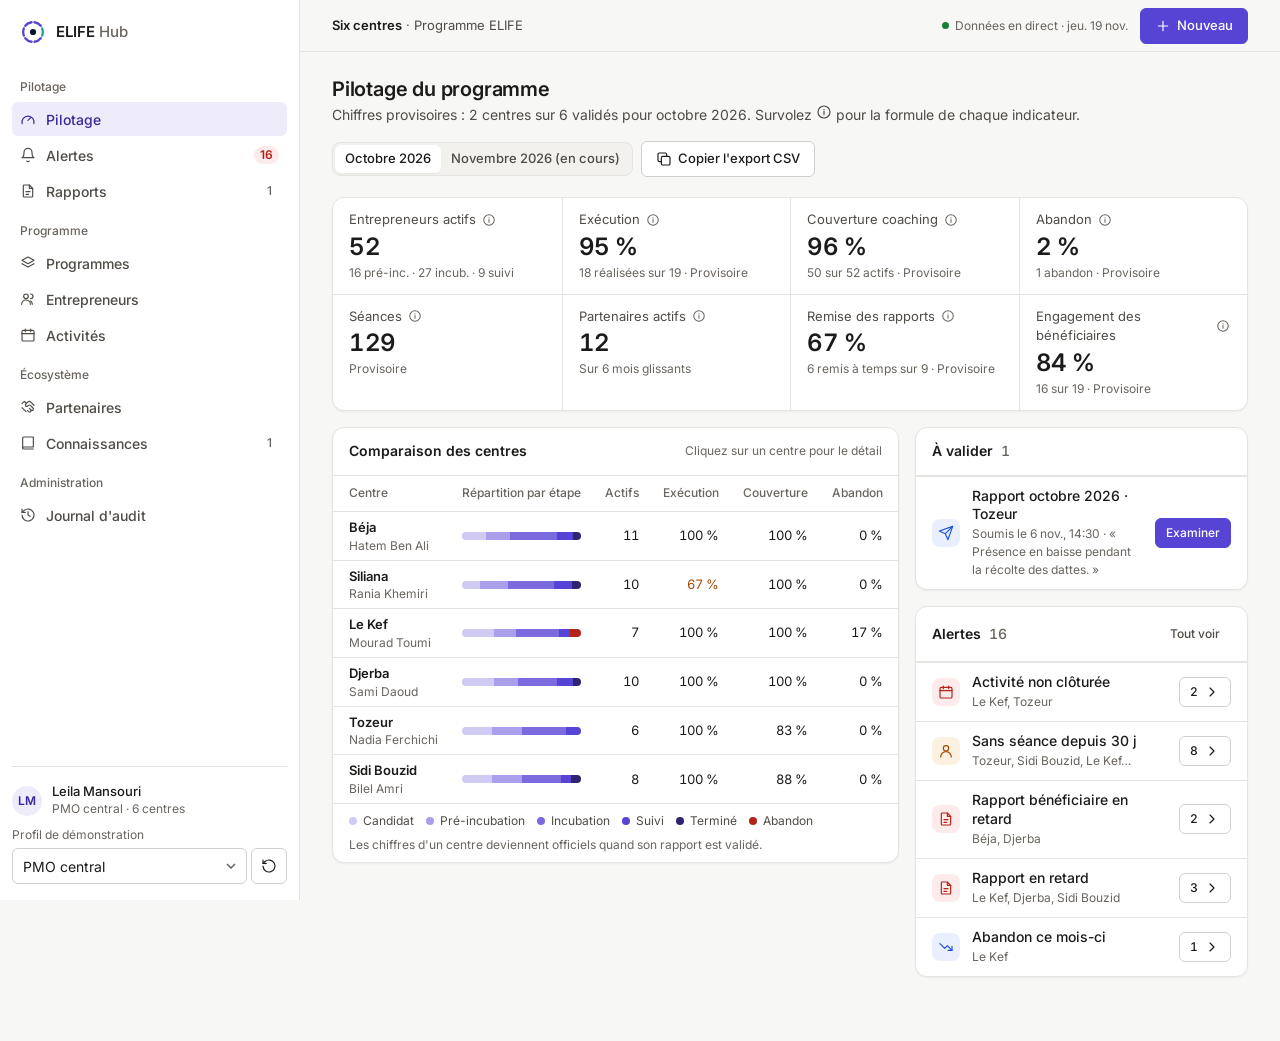
==== index.html @ 3822080d "ELIFE Hub prototype with beneficiary role and activity reporting (Défi 1) Adds the Bénéficiaire acto" ====
<!DOCTYPE html>
<html lang="fr">
<head>
  <meta charset="utf-8">
  <meta name="viewport" content="width=device-width, initial-scale=1">
  <title>ELIFE Hub</title>
  <meta name="description" content="ELIFE Hub : plateforme unifiée de pilotage des programmes d'incubation ELIFE dans six centres.">
  <link rel="icon" href="data:image/svg+xml,%3Csvg xmlns='http://www.w3.org/2000/svg' viewBox='0 0 100 100'%3E%3Ccircle cx='50' cy='50' r='38' fill='none' stroke='%235645D4' stroke-width='9' stroke-dasharray='29 11'/%3E%3Ccircle cx='50' cy='50' r='12' fill='%230A1530'/%3E%3C/svg%3E">
  <link rel="preconnect" href="https://fonts.googleapis.com">
  <link rel="preconnect" href="https://fonts.gstatic.com" crossorigin>
  <link href="https://fonts.googleapis.com/css2?family=Inter:wght@400;500;600&display=swap" rel="stylesheet">
  <link rel="stylesheet" href="css/tokens.css">
  <link rel="stylesheet" href="css/base.css">
  <link rel="stylesheet" href="css/layout.css">
  <link rel="stylesheet" href="css/components.css">
  <link rel="stylesheet" href="css/benef.css">
</head>
<body>
  <div id="app"><p style="padding:24px;font-family:system-ui">Chargement d'ELIFE Hub…</p></div>
  <noscript><p style="padding:24px">ELIFE Hub nécessite JavaScript.</p></noscript>

  <!-- core -->
  <script src="js/core/util.js"></script>
  <script src="js/core/icons.js"></script>
  <script src="js/data/reference.js"></script>
  <script src="js/data/seed.js"></script>
  <script src="js/core/selectors.js"></script>
  <script src="js/core/store.js"></script>
  <!-- ui -->
  <script src="js/ui/components.js"></script>
  <script src="js/app.js"></script>
  <!-- pages -->
  <script src="js/pages/common.js"></script>
  <script src="js/pages/requirement.js"></script>
  <script src="js/pages/mes-rapports.js"></script>
  <script src="js/pages/mon-espace.js"></script>
  <script src="js/pages/today.js"></script>
  <script src="js/pages/pilotage.js"></script>
  <script src="js/pages/alerts.js"></script>
  <script src="js/pages/reports.js"></script>
  <script src="js/pages/programmes.js"></script>
  <script src="js/pages/entrepreneurs.js"></script>
  <script src="js/pages/activities.js"></script>
  <script src="js/pages/partners.js"></script>
  <script src="js/pages/knowledge.js"></script>
  <script src="js/pages/audit.js"></script>
  <script>EH.boot();</script>
</body>
</html>
---- css/tokens.css ----
/* ELIFE Hub — design tokens
   One accent (indigo, from the logo). Status colours are reserved for status.
   All text colours pass WCAG AA (4.5:1) on --bg and --panel. */
:root {
  /* surfaces */
  --bg: #F7F7F5;
  --panel: #FFFFFF;
  --sunken: #F2F1EE;
  --hover: #EFEEEA;
  --line: #E6E4E0;
  --line-strong: #D3D0CB;

  /* text */
  --ink: #1C1B1A;
  --ink-2: #4F4B46;
  --ink-3: #69645E;

  /* accent */
  --accent: #5645D4;
  --accent-hover: #4636B8;
  --accent-press: #3A2A99;
  --accent-soft: #EEEBFB;
  --accent-ink: #3A2A99;

  /* status (text / background) */
  --ok: #15803D;      --ok-bg: #E7F4EB;
  --warn: #A34A06;    --warn-bg: #FCF1E1;
  --bad: #B42318;     --bad-bg: #FCEBEA;
  --info: #1D4ED8;    --info-bg: #E9EFFC;
  --neutral: #4F4B46; --neutral-bg: #EFEEEA;

  /* journey stages: one hue family, lightness steps (never colour alone: label always shown) */
  --stage-1: #CFCBF4;
  --stage-2: #A99FEA;
  --stage-3: #7B6BDF;
  --stage-4: #5645D4;
  --stage-5: #2E2470;

  /* type */
  --font: Inter, -apple-system, system-ui, "Segoe UI", Roboto, Helvetica, Arial, sans-serif;
  --fs-xs: 12px;
  --fs-sm: 13px;
  --fs-md: 14px;
  --fs-lg: 16px;
  --fs-xl: 20px;
  --fs-2xl: 24px;

  /* spacing (4px grid) */
  --s-1: 4px; --s-2: 8px; --s-3: 12px; --s-4: 16px; --s-5: 20px; --s-6: 24px; --s-8: 32px; --s-10: 40px;

  /* shape and depth */
  --r-sm: 6px;
  --r-md: 8px;
  --r-lg: 12px;
  --sh-1: 0 1px 2px rgba(28, 27, 26, .05);
  --sh-pop: 0 12px 32px -8px rgba(28, 27, 26, .22), 0 2px 6px rgba(28, 27, 26, .06);

  /* sizes */
  --row-h: 40px;
  --control-h: 36px;
  --sidebar-w: 300px;
  --topbar-h: 52px;
  --drawer-w: 800px;

  --ease: 150ms cubic-bezier(.4, 0, .2, 1);
}
---- css/base.css ----
*, *::before, *::after { box-sizing: border-box; }
html { -webkit-text-size-adjust: 100%; }
body {
  margin: 0;
  font: 400 var(--fs-md)/1.5 var(--font);
  color: var(--ink);
  background: var(--bg);
  -webkit-font-smoothing: antialiased;
}
h1, h2, h3, h4, p { margin: 0; }
h1 { font-size: var(--fs-xl); font-weight: 600; letter-spacing: -.2px; line-height: 1.3; }
h2 { font-size: var(--fs-md); font-weight: 600; line-height: 1.4; }
h3 { font-size: var(--fs-md); font-weight: 600; }
a { color: var(--accent); text-decoration: none; }
a:hover { text-decoration: underline; }
button, input, select, textarea { font: inherit; color: inherit; }
button { cursor: pointer; }
:focus-visible { outline: 2px solid var(--accent); outline-offset: 2px; }
.num { font-variant-numeric: tabular-nums; }
.muted { color: var(--ink-3); }
.small { font-size: var(--fs-sm); }
.xs { font-size: var(--fs-xs); }
.strong { font-weight: 600; }
.nowrap { white-space: nowrap; }
.truncate { overflow: hidden; text-overflow: ellipsis; white-space: nowrap; }
.sr-only { position: absolute; width: 1px; height: 1px; overflow: hidden; clip: rect(0 0 0 0); white-space: nowrap; }
.t-bad { color: var(--bad); }
.t-ok { color: var(--ok); }
.t-warn { color: var(--warn); }

svg.i { width: 16px; height: 16px; flex: none; fill: none; stroke: currentColor; stroke-width: 1.75; stroke-linecap: round; stroke-linejoin: round; }

@media (prefers-reduced-motion: reduce) {
  *, *::before, *::after { transition: none !important; animation: none !important; }
}
---- css/layout.css ----
/* App shell: sidebar + topbar + main */
.app { display: grid; grid-template-columns: var(--sidebar-w) 1fr; min-height: 100vh; }

.sidebar {
  position: sticky; top: 0; height: 100vh;
  display: flex; flex-direction: column; gap: 2px;
  padding: var(--s-3) var(--s-3) var(--s-4);
  background: var(--panel); border-right: 1px solid var(--line);
  overflow-y: auto;
}
.brand { display: flex; align-items: center; gap: 10px; height: 40px; padding: 0 var(--s-2); margin-bottom: var(--s-3); font-weight: 600; font-size: 15px; }
.brand-sub { color: var(--ink-3); font-weight: 500; }
.nav-group { font-size: var(--fs-xs); color: var(--ink-3); font-weight: 500; padding: var(--s-3) var(--s-2) var(--s-1); }
.nav-item {
  display: flex; align-items: center; gap: 10px; width: 100%;
  height: 34px; padding: 0 var(--s-2); border: 0; border-radius: var(--r-sm);
  background: none; color: var(--ink-2); font-weight: 500; text-align: left; text-decoration: none;
  transition: background var(--ease), color var(--ease);
}
.nav-item:hover { background: var(--hover); color: var(--ink); text-decoration: none; }
.nav-item[aria-current="page"] { background: var(--accent-soft); color: var(--accent-ink); }
.nav-count { margin-left: auto; min-width: 20px; padding: 0 6px; border-radius: 999px; font-size: var(--fs-xs); text-align: center; color: var(--ink-3); }
.nav-item[aria-current="page"] .nav-count { color: var(--accent-ink); }
.nav-count.alert { background: var(--bad-bg); color: var(--bad); font-weight: 600; }

.profile { margin-top: auto; padding-top: var(--s-4); border-top: 1px solid var(--line); display: grid; gap: var(--s-2); }
.profile-row { display: flex; align-items: center; gap: 10px; }
.profile-name { font-weight: 500; font-size: var(--fs-sm); line-height: 1.3; }
.profile-role { color: var(--ink-3); font-size: var(--fs-xs); }
.demo-switch label { display: block; font-size: var(--fs-xs); color: var(--ink-3); margin-bottom: 4px; }
.demo-switch .row { display: flex; gap: var(--s-1); }
.demo-switch select { flex: 1; min-width: 0; }

.topbar {
  position: sticky; top: 0; z-index: 10;
  display: flex; align-items: center; gap: var(--s-3);
  height: var(--topbar-h); padding: 0 var(--s-8);
  background: rgba(247, 247, 245, .92); backdrop-filter: blur(6px);
  border-bottom: 1px solid var(--line);
}
.topbar .context { font-size: var(--fs-sm); color: var(--ink-2); }
.topbar .context b { color: var(--ink); font-weight: 600; }
.topbar .right { margin-left: auto; display: flex; align-items: center; gap: var(--s-3); }
.sync { display: flex; align-items: center; gap: 6px; font-size: var(--fs-xs); color: var(--ink-3); }
.sync::before { content: ""; width: 7px; height: 7px; border-radius: 50%; background: var(--ok); }
.btn.menu-toggle { display: none; }

main { padding: var(--s-6) var(--s-8) 64px; width: 100%; min-width: 0; }

.page-head { display: flex; align-items: flex-start; justify-content: space-between; gap: var(--s-4); margin-bottom: var(--s-5); flex-wrap: wrap; }
.page-head p { color: var(--ink-2); margin-top: 2px; }
.page-actions { display: flex; gap: var(--s-2); flex-wrap: wrap; align-items: center; }

.grid-2 { display: grid; grid-template-columns: minmax(0, 1.7fr) minmax(300px, 1fr); gap: var(--s-4); align-items: start; }
.stack { display: grid; gap: var(--s-4); }
.toolbar { display: flex; gap: var(--s-2); align-items: center; flex-wrap: wrap; margin-bottom: var(--s-3); }
.toolbar .spacer { flex: 1; }

/* responsive */
@media (max-width: 1100px) {
  .grid-2 { grid-template-columns: minmax(0, 1fr); }
}
@media (max-width: 860px) {
  .app { grid-template-columns: 1fr; }
  .sidebar {
    position: fixed; z-index: 40; left: 0; top: 0; width: 260px;
    transform: translateX(-100%); transition: transform var(--ease); box-shadow: var(--sh-pop);
  }
  .app.nav-open .sidebar { transform: none; }
  .nav-scrim { position: fixed; inset: 0; z-index: 39; background: rgba(28, 27, 26, .3); }
  .btn.menu-toggle { display: inline-flex; }
  .topbar { padding: 0 var(--s-4); }
  main { padding: var(--s-4) var(--s-4) 80px; }
  .hide-md { display: none !important; }
}
@media (max-width: 600px) {
  .hide-sm { display: none !important; }
  .topbar .sync { display: none; }
  h1 { font-size: 18px; }
}
.content { min-width: 0; }
---- css/components.css ----
/* ---------- buttons ---------- */
.btn {
  display: inline-flex; align-items: center; justify-content: center; gap: 6px;
  height: var(--control-h); padding: 0 14px;
  border: 1px solid var(--line-strong); border-radius: var(--r-sm);
  background: var(--panel); color: var(--ink);
  font-size: var(--fs-sm); font-weight: 500; white-space: nowrap; text-decoration: none;
  transition: background var(--ease), border-color var(--ease), color var(--ease);
}
.btn:hover { background: var(--sunken); text-decoration: none; }
.btn:active { background: var(--hover); }
.btn.primary { background: var(--accent); border-color: var(--accent); color: #fff; }
.btn.primary:hover { background: var(--accent-hover); border-color: var(--accent-hover); }
.btn.primary:active { background: var(--accent-press); }
.btn.danger { color: var(--bad); }
.btn.danger:hover { background: var(--bad-bg); border-color: #F1C3BF; }
.btn.ghost { border-color: transparent; background: none; color: var(--ink-2); }
.btn.ghost:hover { background: var(--hover); color: var(--ink); }
.btn.sm { height: 30px; padding: 0 10px; font-size: var(--fs-xs); }
.btn.icon { width: var(--control-h); padding: 0; }
.btn.icon.sm { width: 30px; }
.btn[disabled], .btn[aria-disabled="true"] { opacity: .5; cursor: not-allowed; pointer-events: none; }
.btn-group { display: inline-flex; }
.btn-group .btn { border-radius: 0; margin-left: -1px; }
.btn-group .btn:first-child { border-radius: var(--r-sm) 0 0 var(--r-sm); margin-left: 0; }
.btn-group .btn:last-child { border-radius: 0 var(--r-sm) var(--r-sm) 0; }
.link-btn { border: 0; background: none; padding: 0; color: var(--ink); font-weight: 500; text-align: left; }
.link-btn:hover { color: var(--accent); text-decoration: underline; }

/* ---------- badges ---------- */
.badge {
  display: inline-flex; align-items: center; gap: 5px; height: 22px; padding: 0 8px;
  border-radius: 999px; font-size: var(--fs-xs); font-weight: 500; white-space: nowrap;
  background: var(--neutral-bg); color: var(--neutral);
}
.badge svg.i { width: 12px; height: 12px; stroke-width: 2.2; }
.badge.ok { background: var(--ok-bg); color: var(--ok); }
.badge.warn { background: var(--warn-bg); color: var(--warn); }
.badge.bad { background: var(--bad-bg); color: var(--bad); }
.badge.info { background: var(--info-bg); color: var(--info); }
.badge.accent { background: var(--accent-soft); color: var(--accent-ink); }
.badge.outline { background: none; box-shadow: inset 0 0 0 1px var(--line-strong); color: var(--ink-2); }
.dot { display: inline-block; width: 8px; height: 8px; border-radius: 50%; flex: none; }
.tag { display: inline-flex; height: 20px; align-items: center; padding: 0 6px; border-radius: 4px; background: var(--sunken); color: var(--ink-2); font-size: var(--fs-xs); }

/* ---------- panels ---------- */
.panel { background: var(--panel); border: 1px solid var(--line); border-radius: var(--r-lg); box-shadow: var(--sh-1); }
.panel-head { display: flex; align-items: center; justify-content: space-between; gap: var(--s-3); padding: var(--s-3) var(--s-4); border-bottom: 1px solid var(--line); min-height: 48px; }
.panel-head h2 { display: flex; align-items: center; gap: var(--s-2); }
.panel-head .count { color: var(--ink-3); font-weight: 500; }
.panel-body { padding: var(--s-4); }
.panel-foot { padding: var(--s-2) var(--s-4); border-top: 1px solid var(--line); }

/* ---------- KPI strip ---------- */
.kpis { display: grid; grid-template-columns: repeat(4, minmax(0, 1fr)); }
.kpi { padding: var(--s-3) var(--s-4); border-left: 1px solid var(--line); min-width: 0; }
.kpi:nth-child(4n+1) { border-left: 0; }
.kpi:nth-child(n+5) { border-top: 1px solid var(--line); }
.kpi-label { display: flex; align-items: center; gap: 4px; color: var(--ink-2); font-size: var(--fs-sm); }
.kpi-value { font-size: var(--fs-2xl); font-weight: 600; letter-spacing: -.4px; line-height: 1.25; margin-top: 2px; }
.kpi-value.nodata { font-size: var(--fs-md); font-weight: 500; color: var(--ink-3); padding: 6px 0; }
.kpi-sub { font-size: var(--fs-xs); color: var(--ink-3); margin-top: 2px; }
@media (max-width: 900px) { .kpis { grid-template-columns: repeat(2, 1fr); } .kpi, .kpi:nth-child(4n+1) { border-left: 1px solid var(--line); } .kpi:nth-child(odd) { border-left: 0; } .kpi:nth-child(n+3) { border-top: 1px solid var(--line); } }

/* info tooltip (hover and focus) */
.tipbtn { position: relative; display: inline-grid; place-items: center; width: 18px; height: 18px; border: 0; border-radius: 50%; background: none; color: var(--ink-3); padding: 0; }
.tipbtn:hover, .tipbtn:focus-visible { color: var(--accent); }
.tipbtn svg.i { width: 14px; height: 14px; }
.tipbtn .tip {
  position: absolute; z-index: 20; left: 50%; top: calc(100% + 6px); transform: translateX(-50%);
  width: 260px; padding: 10px 12px; border-radius: var(--r-md);
  background: var(--ink); color: #fff; font-size: var(--fs-xs); font-weight: 400; line-height: 1.5; text-align: left;
  display: none; pointer-events: none;
}
.tipbtn:hover .tip, .tipbtn:focus-visible .tip { display: block; }
@media (max-width: 600px) { .tipbtn .tip { width: min(240px, 70vw); } .kpi:nth-child(even) .tipbtn .tip { left: auto; right: -8px; transform: none; } }

/* ---------- tables ---------- */
.table-wrap { overflow-x: auto; }
.table { width: 100%; border-collapse: collapse; font-size: var(--fs-sm); }
.table th {
  position: sticky; top: 0; background: var(--panel);
  text-align: left; font-weight: 500; font-size: var(--fs-xs); color: var(--ink-3);
  height: 36px; padding: 0 var(--s-3); border-bottom: 1px solid var(--line); white-space: nowrap;
}
.table td { height: var(--row-h); padding: 6px var(--s-3); border-top: 1px solid var(--line); vertical-align: middle; }
.table tbody tr:first-child td { border-top: 0; }
.table tr.clickable { cursor: pointer; }
.table tr.clickable:hover td { background: var(--sunken); }
.table td.num, .table th.num { text-align: right; }
.table td.actions { text-align: right; white-space: nowrap; width: 1%; }
.table .sub { display: block; color: var(--ink-3); font-size: var(--fs-xs); line-height: 1.35; }
.table th:first-child, .table td:first-child { padding-left: var(--s-4); }
.table th:last-child, .table td:last-child { padding-right: var(--s-4); }
.table.scroll-body tbody { display: block; }

/* stage distribution bar */
.stagebar { display: flex; height: 8px; width: 100%; min-width: 90px; border-radius: 4px; overflow: hidden; background: var(--sunken); }
.stagebar span { display: block; height: 100%; }
.legend { display: flex; flex-wrap: wrap; gap: var(--s-3); font-size: var(--fs-xs); color: var(--ink-2); }
.legend span { display: inline-flex; align-items: center; gap: 6px; }

/* ---------- lists (inbox) ---------- */
.list-row { display: flex; align-items: center; gap: var(--s-3); padding: 10px var(--s-4); border-top: 1px solid var(--line); min-height: 52px; }
.list-row:first-child { border-top: 0; }
.list-row .body { flex: 1; min-width: 0; }
.list-row .title { font-weight: 500; line-height: 1.35; }
.list-row .meta { color: var(--ink-3); font-size: var(--fs-xs); margin-top: 1px; }
.list-row .row-actions { display: flex; gap: var(--s-2); flex: none; }
.ico { width: 28px; height: 28px; border-radius: var(--r-md); display: grid; place-items: center; flex: none; background: var(--sunken); color: var(--ink-2); }
.ico.bad { background: var(--bad-bg); color: var(--bad); }
.ico.warn { background: var(--warn-bg); color: var(--warn); }
.ico.ok { background: var(--ok-bg); color: var(--ok); }
.ico.info { background: var(--info-bg); color: var(--info); }
.ico.accent { background: var(--accent-soft); color: var(--accent-ink); }

/* ---------- forms ---------- */
.form-grid { display: grid; grid-template-columns: 1fr 1fr; gap: var(--s-3) var(--s-4); }
.field { display: flex; flex-direction: column; gap: 6px; min-width: 0; }
.field.full { grid-column: 1 / -1; }
.field > label, .field-label { font-size: var(--fs-sm); font-weight: 500; color: var(--ink-2); }
.req { color: var(--bad); margin-left: 2px; }
.input, .select, .textarea {
  width: 100%; min-width: 0; height: var(--control-h); padding: 0 10px;
  border: 1px solid var(--line-strong); border-radius: var(--r-sm); background: var(--panel);
  transition: border-color var(--ease), box-shadow var(--ease);
}
.select {
  appearance: none; padding-right: 30px;
  background: var(--panel) url("data:image/svg+xml,%3Csvg xmlns='http://www.w3.org/2000/svg' width='10' height='6'%3E%3Cpath d='M1 1l4 4 4-4' fill='none' stroke='%2369645E' stroke-width='1.5'/%3E%3C/svg%3E") no-repeat right 10px center;
}
.textarea { height: auto; min-height: 76px; padding: 8px 10px; resize: vertical; line-height: 1.5; }
.input:hover, .select:hover, .textarea:hover { border-color: #BDB9B3; }
.input:focus, .select:focus, .textarea:focus { outline: none; border-color: var(--accent); box-shadow: 0 0 0 3px var(--accent-soft); }
.input[aria-invalid="true"], .select[aria-invalid="true"], .textarea[aria-invalid="true"] { border-color: var(--bad); }
.help { font-size: var(--fs-xs); color: var(--ink-3); }
.error { font-size: var(--fs-xs); color: var(--bad); }
.search { position: relative; }
.search svg.i { position: absolute; left: 10px; top: 50%; transform: translateY(-50%); color: var(--ink-3); pointer-events: none; }
.search .input { padding-left: 32px; width: 280px; }
.check { display: flex; align-items: center; gap: 8px; min-height: 32px; font-size: var(--fs-sm); cursor: pointer; }
.check input { width: 16px; height: 16px; accent-color: var(--accent); margin: 0; }
.check-list { display: grid; gap: 2px; max-height: 260px; overflow: auto; border: 1px solid var(--line); border-radius: var(--r-md); padding: 4px 10px; }
.check-grid { display: grid; grid-template-columns: repeat(2, 1fr); gap: 0 var(--s-3); }
.radio-cards { display: grid; grid-template-columns: repeat(3, 1fr); gap: var(--s-2); }
.radio-card { display: flex; align-items: center; gap: 8px; padding: 8px 10px; border: 1px solid var(--line-strong); border-radius: var(--r-md); cursor: pointer; font-size: var(--fs-sm); }
.radio-card:has(input:checked) { border-color: var(--accent); background: var(--accent-soft); color: var(--accent-ink); }
.radio-card input { accent-color: var(--accent); margin: 0; }
@media (max-width: 600px) { .form-grid { grid-template-columns: 1fr; } .search .input { width: 100%; } .search { flex: 1; } .radio-cards { grid-template-columns: 1fr; } }

/* segmented + chips */
.seg { display: inline-flex; padding: 2px; border-radius: var(--r-md); background: var(--sunken); border: 1px solid var(--line); }
.seg button { height: 28px; padding: 0 10px; border: 0; border-radius: var(--r-sm); background: none; color: var(--ink-2); font-size: var(--fs-sm); font-weight: 500; white-space: nowrap; }
.seg button:hover { color: var(--ink); }
.seg button[aria-pressed="true"] { background: var(--panel); color: var(--ink); box-shadow: var(--sh-1); }
.seg .c { color: var(--ink-3); margin-left: 4px; font-variant-numeric: tabular-nums; }

/* callouts */
.callout { display: flex; gap: 10px; align-items: flex-start; padding: 10px 12px; border-radius: var(--r-md); background: var(--info-bg); color: var(--ink); font-size: var(--fs-sm); line-height: 1.5; }
.callout svg.i { margin-top: 2px; color: var(--info); }
.callout.warn { background: var(--warn-bg); } .callout.warn svg.i { color: var(--warn); }
.callout.bad { background: var(--bad-bg); } .callout.bad svg.i { color: var(--bad); }
.callout.ok { background: var(--ok-bg); } .callout.ok svg.i { color: var(--ok); }
.callout .actions { margin-top: 8px; display: flex; gap: 8px; flex-wrap: wrap; }

/* empty states */
.empty { padding: var(--s-8) var(--s-4); text-align: center; color: var(--ink-2); }
.empty .ico { margin: 0 auto var(--s-3); width: 36px; height: 36px; }
.empty h3 { margin-bottom: 4px; color: var(--ink); }
.empty p { font-size: var(--fs-sm); max-width: 44ch; margin: 0 auto; }
.empty .btn { margin-top: var(--s-3); }

/* ---------- drawer / modal ---------- */
.scrim { position: fixed; inset: 0; z-index: 50; background: rgba(28, 27, 26, .32); animation: fade 150ms ease; }
.drawer {
  position: fixed; z-index: 51; top: 0; right: 0; bottom: 0; width: min(var(--drawer-w), 100vw);
  display: flex; flex-direction: column; background: var(--panel); box-shadow: var(--sh-pop);
  animation: slide 180ms cubic-bezier(.2, .8, .2, 1);
}
.drawer.wide { width: min(860px, 100vw); }
.drawer-head { display: flex; align-items: flex-start; gap: var(--s-3); padding: var(--s-4) var(--s-5); border-bottom: 1px solid var(--line); }
.drawer-head .titles { flex: 1; min-width: 0; }
.drawer-head h2 { font-size: var(--fs-lg); }
.drawer-head p { color: var(--ink-3); font-size: var(--fs-sm); margin-top: 2px; }
.drawer-tools { display: flex; gap: var(--s-2); padding: var(--s-3) var(--s-5); border-bottom: 1px solid var(--line); flex-wrap: wrap; }
.drawer-body { flex: 1; overflow-y: auto; padding: var(--s-4) var(--s-5); display: grid; gap: var(--s-5); align-content: start; }
.drawer-foot { display: flex; justify-content: flex-end; gap: var(--s-2); padding: var(--s-3) var(--s-5); border-top: 1px solid var(--line); background: var(--panel); }
.drawer-foot .left { margin-right: auto; }
.section h3 { font-size: var(--fs-sm); margin-bottom: var(--s-2); display: flex; justify-content: space-between; align-items: center; }
.dl { display: grid; grid-template-columns: minmax(120px, 170px) 1fr; gap: 6px var(--s-3); font-size: var(--fs-sm); }
.dl dt { color: var(--ink-3); }
.dl dd { margin: 0; min-width: 0; }

.modal { position: fixed; z-index: 61; left: 50%; top: 14vh; transform: translateX(-50%); width: min(480px, calc(100vw - 32px)); background: var(--panel); border-radius: var(--r-lg); box-shadow: var(--sh-pop); animation: pop 160ms ease; }
.modal-scrim { z-index: 60; }
.modal .drawer-body { max-height: 60vh; }

@keyframes fade { from { opacity: 0; } }
@keyframes slide { from { transform: translateX(24px); opacity: 0; } }
@keyframes pop { from { transform: translate(-50%, 8px); opacity: 0; } }

/* ---------- menu ---------- */
.menu-wrap { position: relative; }
.menu {
  position: absolute; z-index: 30; right: 0; top: calc(100% + 4px); min-width: 230px;
  padding: 4px; border: 1px solid var(--line); border-radius: var(--r-md); background: var(--panel); box-shadow: var(--sh-pop);
}
.menu button { display: flex; align-items: center; gap: 10px; width: 100%; padding: 8px 10px; border: 0; border-radius: var(--r-sm); background: none; text-align: left; font-size: var(--fs-sm); }
.menu button:hover, .menu button:focus-visible { background: var(--sunken); outline: none; }
.menu button small { margin-left: auto; color: var(--ink-3); font-size: var(--fs-xs); }
.menu hr { border: 0; border-top: 1px solid var(--line); margin: 4px 0; }

/* ---------- toast ---------- */
.toasts { position: fixed; z-index: 70; top: calc(var(--topbar-h) + 12px); left: 50%; transform: translateX(-50%); display: grid; gap: var(--s-2); width: max-content; max-width: calc(100vw - 32px); }
.toast { display: flex; align-items: center; gap: 10px; padding: 10px 12px 10px 14px; border-radius: var(--r-md); background: var(--ink); color: #fff; font-size: var(--fs-sm); box-shadow: var(--sh-pop); animation: pop2 180ms ease; }
.toast svg.i { color: #86EFAC; }
.toast.error svg.i { color: #FCA5A5; }
.toast .btn { height: 28px; background: none; border-color: rgba(255, 255, 255, .3); color: #fff; }
.toast .btn:hover { background: rgba(255, 255, 255, .12); }
@keyframes pop2 { from { transform: translateY(-8px); opacity: 0; } }

/* ---------- timeline / stepper ---------- */
.stepper { display: grid; grid-template-columns: repeat(5, 1fr); gap: 4px; }
.step { position: relative; padding-top: 12px; font-size: var(--fs-xs); color: var(--ink-3); }
.step::before { content: ""; position: absolute; top: 0; left: 0; right: 0; height: 4px; border-radius: 2px; background: var(--sunken); }
.step.done::before { background: var(--stage-3); }
.step.current::before { background: var(--accent); }
.step.current { color: var(--accent-ink); font-weight: 600; }
.step.done { color: var(--ink-2); }
.step b { display: block; font-weight: inherit; color: inherit; }
.timeline { list-style: none; margin: 0; padding: 0; }
.timeline li { position: relative; display: flex; gap: var(--s-3); padding: 0 0 var(--s-3); }
.timeline li::before { content: ""; position: absolute; left: 13px; top: 30px; bottom: 0; width: 1px; background: var(--line); }
.timeline li:last-child::before { display: none; }
.timeline .ico { width: 28px; height: 28px; }
.timeline .when { color: var(--ink-3); font-size: var(--fs-xs); }
.timeline .what { font-size: var(--fs-sm); }

/* report status steps */
.flow { display: flex; align-items: center; gap: var(--s-2); flex-wrap: wrap; font-size: var(--fs-sm); color: var(--ink-3); }
.flow .on { color: var(--ink); font-weight: 600; }
.flow svg.i { width: 14px; height: 14px; }

/* avatar */
.avatar { width: 30px; height: 30px; border-radius: 50%; display: grid; place-items: center; background: var(--accent-soft); color: var(--accent-ink); font-size: var(--fs-xs); font-weight: 600; flex: none; }

/* calendar */
.cal { display: grid; grid-template-columns: repeat(7, minmax(0, 1fr)); border-top: 1px solid var(--line); }
.cal .dow { padding: 6px 8px; font-size: var(--fs-xs); color: var(--ink-3); border-bottom: 1px solid var(--line); }
.cal .day { min-height: 92px; padding: 4px 6px; border-right: 1px solid var(--line); border-bottom: 1px solid var(--line); font-size: var(--fs-xs); }
.cal .day:nth-child(7n) { border-right: 0; }
.cal .day.out { background: var(--sunken); color: var(--ink-3); }
.cal .day.today .d { background: var(--accent); color: #fff; border-radius: 999px; padding: 0 6px; }
.cal .d { display: inline-block; margin-bottom: 4px; font-weight: 500; }
.cal .ev { display: block; width: 100%; margin-bottom: 3px; padding: 2px 6px; border: 0; border-left: 3px solid var(--info); border-radius: 3px; background: var(--info-bg); text-align: left; font-size: 11.5px; line-height: 1.35; overflow: hidden; text-overflow: ellipsis; white-space: nowrap; }
.cal .ev.done { border-color: var(--ok); background: var(--ok-bg); }
.cal .ev.overdue { border-color: var(--bad); background: var(--bad-bg); }
.cal .ev.draft { border-color: var(--warn); background: var(--warn-bg); }
.cal .ev.cancelled { border-color: var(--line-strong); background: var(--sunken); text-decoration: line-through; }
@media (max-width: 760px) { .cal .day { min-height: 64px; } .cal .ev { font-size: 10.5px; padding: 1px 4px; } }

/* 403 */
.denied { max-width: 480px; margin: 10vh auto; text-align: center; }

/* ---------- reporting requirement and beneficiary review queue ---------- */
.req-box { border: 1px solid var(--line); border-radius: var(--r-md); padding: var(--s-3) var(--s-4); margin: 0; display: grid; gap: var(--s-3); min-width: 0; }
.req-box legend { padding: 0 6px; }
.req-questions { display: grid; gap: var(--s-3); }
.req-row { display: grid; grid-template-columns: 1fr 1fr; gap: var(--s-2) var(--s-3); padding: var(--s-3); border: 1px solid var(--line); border-radius: var(--r-md); background: var(--sunken); }
.req-row .field.full { grid-column: 1 / -1; }
.req-row-tools { grid-column: 1 / -1; display: flex; align-items: center; justify-content: space-between; }
.breport { border-top: 1px solid var(--line); }
.breport:first-child { border-top: 0; }
.breport .list-row { border-top: 0; flex-wrap: wrap; }
.breport .list-row .row-actions { flex-wrap: wrap; align-items: center; }
.breport-more { padding: 0 var(--s-4) var(--s-3) calc(var(--s-4) + 40px); font-size: var(--fs-sm); }
.breport-more summary { cursor: pointer; color: var(--accent-ink); font-size: var(--fs-xs); font-weight: 500; }
.breport-more[open] summary { margin-bottom: var(--s-2); }
.breport-return { display: grid; gap: var(--s-2); padding: 0 var(--s-4) var(--s-3); }
.breport-return .page-actions { justify-content: flex-end; }
@media (max-width: 600px) { .req-row { grid-template-columns: 1fr; } .breport-more { padding-left: var(--s-4); } }
---- css/benef.css ----
/* Beneficiary space (Défi 1): mobile-first overrides and the rating control. */

/* 1-5 rating: five large radio cards */
.rating { display: grid; grid-template-columns: repeat(5, minmax(0, 1fr)); gap: var(--s-2); }
.rating-opt { position: relative; display: block; }
.rating-opt input { position: absolute; inset: 0; width: 100%; height: 100%; margin: 0; opacity: 0; cursor: pointer; }
.rating-opt span { display: grid; place-items: center; min-height: 44px; border: 1px solid var(--line-strong); border-radius: var(--r-md); background: var(--panel); font-weight: 600; font-variant-numeric: tabular-nums; transition: background var(--ease), border-color var(--ease); }
.rating-opt:hover span { background: var(--sunken); }
.rating-opt input:checked + span { border-color: var(--accent); background: var(--accent-soft); color: var(--accent-ink); }
.rating-opt input:focus-visible + span { outline: 2px solid var(--accent); outline-offset: 2px; }
.rating-field { border: 0; padding: 0; margin: 0; }
.rating-field legend { padding: 0; margin-bottom: 6px; }
.rating-legend { display: flex; justify-content: space-between; margin-top: 4px; font-size: var(--fs-xs); color: var(--ink-3); }

/* large touch targets (44px) in the beneficiary space, including the drawer rendered beside .app */
.app.benef .btn, .app.benef .btn.sm, .app.benef .btn.icon, .app.benef .btn.icon.sm,
.app.benef ~ #overlay-root .btn { min-height: 44px; }
.app.benef .btn.icon, .app.benef .btn.icon.sm, .app.benef ~ #overlay-root .btn.icon { min-width: 44px; }
.app.benef .nav-item { height: 44px; }
.app.benef .input, .app.benef .select, .app.benef ~ #overlay-root .input, .app.benef ~ #overlay-root .select { height: 44px; }
.app.benef .seg button { height: 38px; }
.app.benef .check, .app.benef ~ #overlay-root .check { min-height: 44px; }
.app.benef .list-row { min-height: 60px; }
.app.benef .row-actions { align-items: center; flex-wrap: wrap; justify-content: flex-end; }
.app.benef .list-row .body { overflow-wrap: anywhere; }

@media (max-width: 860px) {
  .app.benef .topbar { gap: var(--s-2); }
}
@media (max-width: 600px) {
  .app.benef .list-row { flex-wrap: wrap; align-items: flex-start; }
  .app.benef .list-row .body { flex: 1 1 calc(100% - 52px); }
  .app.benef .row-actions { flex: 1 1 100%; justify-content: stretch; }
  .app.benef .row-actions .btn { flex: 1; }
  .app.benef .page-head { margin-bottom: var(--s-4); }
  .app.benef ~ #overlay-root .drawer { width: 100vw; }
  .app.benef ~ #overlay-root .drawer-body { padding: var(--s-4); }
  .app.benef ~ #overlay-root .drawer-head { padding: var(--s-3) var(--s-4); }
  .app.benef ~ #overlay-root .drawer-foot { flex-direction: column-reverse; padding: var(--s-3) var(--s-4); }
  .app.benef ~ #overlay-root .drawer-foot .btn { width: 100%; }
  .app.benef ~ #overlay-root .dl { grid-template-columns: 1fr; gap: 0; }
  .app.benef ~ #overlay-root .dl dt { margin-top: var(--s-2); }
  .app.benef .dl { grid-template-columns: 1fr; gap: 0; }
  .app.benef .stepper { grid-template-columns: repeat(5, minmax(0, 1fr)); font-size: 10.5px; }
}
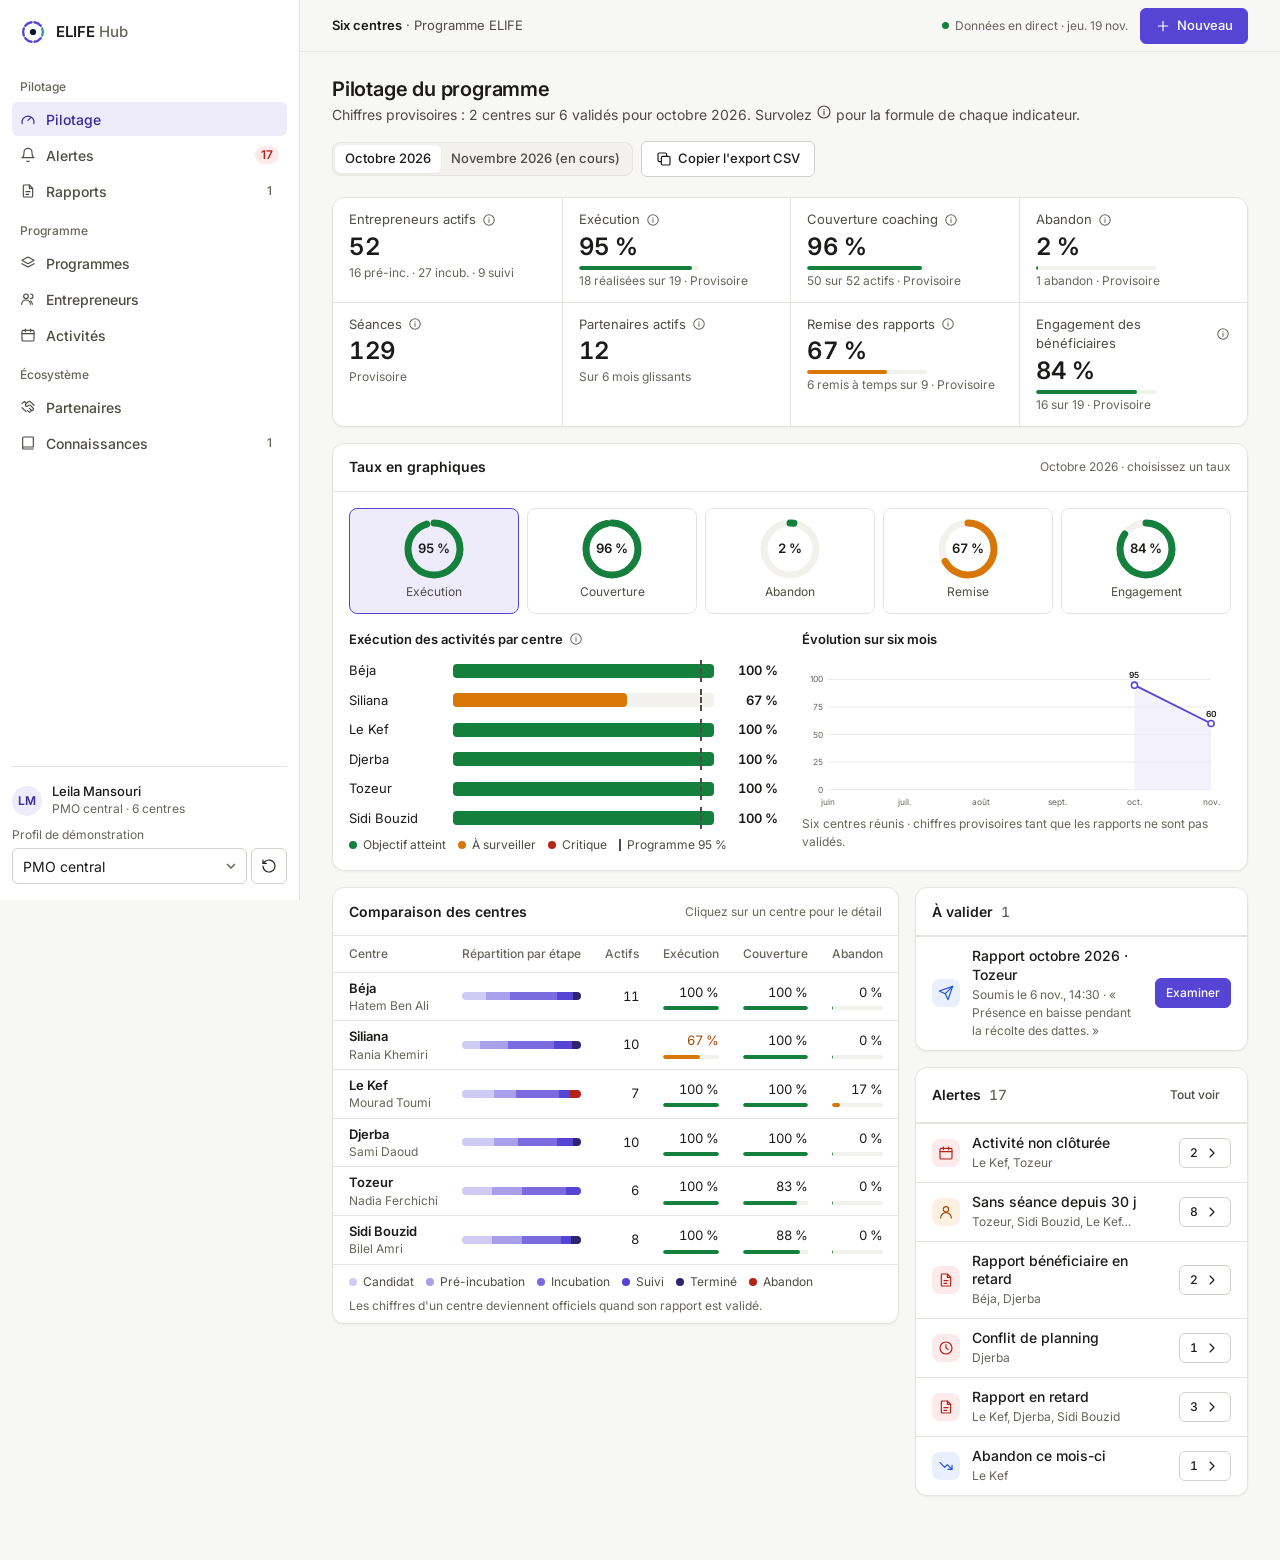
==== commit ddee3ce0: "Add PMO rate charts, report remarks, Excel candidate import and incubation follow-up - PMO dashboard" ====
--- a/index.html
+++ b/index.html
@@ -22,6 +22,7 @@
   <!-- core -->
   <script src="js/core/util.js"></script>
   <script src="js/core/icons.js"></script>
+  <script src="js/core/xlsx.js"></script>
   <script src="js/data/reference.js"></script>
   <script src="js/data/seed.js"></script>
   <script src="js/core/selectors.js"></script>
@@ -35,6 +36,7 @@
   <script src="js/pages/mes-rapports.js"></script>
   <script src="js/pages/mon-espace.js"></script>
   <script src="js/pages/today.js"></script>
+  <script src="js/pages/incubation.js"></script>
   <script src="js/pages/pilotage.js"></script>
   <script src="js/pages/alerts.js"></script>
   <script src="js/pages/reports.js"></script>
@@ -43,7 +45,6 @@
   <script src="js/pages/activities.js"></script>
   <script src="js/pages/partners.js"></script>
   <script src="js/pages/knowledge.js"></script>
-  <script src="js/pages/audit.js"></script>
   <script>EH.boot();</script>
 </body>
 </html>
--- a/css/components.css
+++ b/css/components.css
@@ -279,3 +279,117 @@
 .breport-return { display: grid; gap: var(--s-2); padding: 0 var(--s-4) var(--s-3); }
 .breport-return .page-actions { justify-content: flex-end; }
 @media (max-width: 600px) { .req-row { grid-template-columns: 1fr; } .breport-more { padding-left: var(--s-4); } }
+
+/* ---------- planning (backlog merge) ---------- */
+.form-sub { grid-column: 1 / -1; font-size: var(--fs-xs); font-weight: 600; color: var(--ink-3); text-transform: uppercase; letter-spacing: .04em; margin-top: var(--s-2); padding-top: var(--s-2); border-top: 1px solid var(--line); }
+.form-sub:first-child { border-top: 0; margin-top: 0; padding-top: 0; }
+.cal .ev.confirmed { border-color: var(--accent); background: var(--accent-soft); }
+.week { display: grid; grid-template-columns: repeat(7, minmax(0, 1fr)); border-top: 1px solid var(--line); }
+.wday { min-height: 160px; padding: 6px; border-right: 1px solid var(--line); display: flex; flex-direction: column; gap: 4px; min-width: 0; }
+.wday:last-child { border-right: 0; }
+.wday.today { background: var(--accent-soft); }
+.wd { font-size: var(--fs-xs); font-weight: 600; color: var(--ink-2); margin-bottom: 2px; }
+.week .ev { display: block; width: 100%; padding: 4px 6px; border: 0; border-left: 3px solid var(--info); border-radius: 3px; background: var(--info-bg); text-align: left; font-size: 12px; line-height: 1.35; overflow-wrap: anywhere; }
+.week .ev span { display: block; color: var(--ink-3); font-size: 11px; }
+.week .ev.done { border-color: var(--ok); background: var(--ok-bg); }
+.week .ev.confirmed { border-color: var(--accent); background: var(--accent-soft); }
+.week .ev.overdue { border-color: var(--bad); background: var(--bad-bg); }
+.week .ev.draft { border-color: var(--warn); background: var(--warn-bg); }
+.week .ev.cancelled { border-color: var(--line-strong); background: var(--sunken); text-decoration: line-through; }
+@media (max-width: 760px) { .week { grid-template-columns: 1fr; } .wday { min-height: 0; border-right: 0; border-bottom: 1px solid var(--line); } }
+
+/* ---------- rate charts (PMO dashboard) ---------- */
+.meter { display: block; height: 4px; width: 100%; max-width: 120px; margin-top: 4px; border-radius: 2px; background: var(--sunken); overflow: hidden; }
+.meter .fill, .hbar-fill { display: block; height: 100%; border-radius: inherit; background: var(--accent); }
+.meter .fill.ok, .hbar-fill.ok { background: var(--ok); }
+.meter .fill.warn, .hbar-fill.warn { background: #D97706; }
+.meter .fill.bad, .hbar-fill.bad { background: var(--bad); }
+.table td.num .meter { margin-left: auto; max-width: 72px; }
+.rings { display: grid; grid-template-columns: repeat(5, minmax(0, 1fr)); gap: var(--s-2); margin-bottom: var(--s-4); }
+.ring-card { position: relative; display: grid; justify-items: center; gap: 2px; padding: var(--s-2) var(--s-1) var(--s-3); border: 1px solid var(--line); border-radius: var(--r-md); background: var(--panel); color: var(--ink); cursor: pointer; transition: border-color var(--ease), background var(--ease); }
+.ring-card:hover { background: var(--hover); }
+.ring-card[aria-pressed="true"] { border-color: var(--accent); background: var(--accent-soft); }
+.ring { width: 64px; height: 64px; }
+.ring-track { fill: none; stroke: var(--sunken); stroke-width: 7; }
+.ring-fill { fill: none; stroke: var(--accent); stroke-width: 7; stroke-linecap: round; }
+.ring-fill.ok { stroke: var(--ok); } .ring-fill.warn { stroke: #D97706; } .ring-fill.bad { stroke: var(--bad); }
+.ring-val { position: absolute; top: calc(var(--s-2) + 22px); font-size: var(--fs-sm); font-weight: 600; }
+.ring-label { font-size: var(--fs-xs); color: var(--ink-2); text-align: center; }
+.chart-grid { display: grid; grid-template-columns: minmax(0, 1fr) minmax(0, 1fr); gap: var(--s-6); }
+.chart-title { display: flex; align-items: center; gap: 4px; font-size: var(--fs-sm); font-weight: 600; margin-bottom: var(--s-3); }
+.hbars { display: grid; gap: 10px; }
+.hbar-row { display: grid; grid-template-columns: 92px minmax(0, 1fr) 52px; align-items: center; gap: var(--s-3); font-size: var(--fs-sm); }
+.hbar-label { white-space: nowrap; overflow: hidden; text-overflow: ellipsis; }
+.hbar-track { position: relative; height: 14px; border-radius: 4px; background: var(--sunken); }
+.hbar-ref { position: absolute; top: -4px; bottom: -4px; width: 0; border-left: 2px dashed var(--ink-2); }
+.hbar-val { text-align: right; font-weight: 600; }
+.dot.ok-dot { background: var(--ok); } .dot.warn-dot { background: #D97706; } .dot.bad-dot { background: var(--bad); }
+.ref-key { display: inline-block; width: 0; height: 12px; border-left: 2px dashed var(--ink-2); }
+.trend { width: 100%; height: auto; display: block; }
+.trend .grid-line { stroke: var(--line); stroke-width: 1; }
+.trend .axis { fill: var(--ink-3); font-size: 11px; }
+.trend .line { fill: none; stroke: var(--accent); stroke-width: 2.5; stroke-linejoin: round; }
+.trend .area { fill: var(--accent-soft); opacity: .7; }
+.trend .pt { fill: var(--panel); stroke: var(--accent); stroke-width: 2; }
+.trend .pt-label { fill: var(--ink); font-size: 11px; font-weight: 600; }
+@media (max-width: 860px) { .chart-grid { grid-template-columns: minmax(0, 1fr); } .rings { grid-template-columns: repeat(3, minmax(0, 1fr)); } }
+@media (max-width: 420px) { .rings { grid-template-columns: repeat(2, minmax(0, 1fr)); } .hbar-row { grid-template-columns: 72px minmax(0, 1fr) 44px; } }
+
+/* ---------- report remarks ---------- */
+.remarks { list-style: none; margin: 0 0 var(--s-3); padding: 0; display: grid; gap: var(--s-3); }
+.remark { display: flex; gap: var(--s-3); align-items: flex-start; }
+.remark > div { flex: 1; min-width: 0; padding: 8px 12px; border-radius: var(--r-md); background: var(--sunken); }
+.remark.from-pmo > div { background: var(--accent-soft); }
+.remark p { margin: 2px 0 0; white-space: pre-wrap; overflow-wrap: anywhere; font-size: var(--fs-sm); }
+.remark-form { display: grid; gap: var(--s-2); }
+
+/* ---------- candidate import ---------- */
+.cand-tabs button { display: inline-flex; align-items: center; gap: 6px; }
+.cand-tabs svg.i { width: 14px; height: 14px; }
+.file-input { height: auto; padding: 8px 10px; }
+.imp-summary { display: grid; grid-template-columns: repeat(3, minmax(0, 1fr)); gap: var(--s-2); margin: var(--s-3) 0; }
+.imp-stat { display: grid; gap: 2px; padding: 10px 12px; border-radius: var(--r-md); border: 1px solid var(--line); }
+.imp-stat b { font-size: var(--fs-xl); line-height: 1.1; }
+.imp-stat span { font-size: var(--fs-xs); color: var(--ink-2); }
+.imp-stat.ok { background: var(--ok-bg); } .imp-stat.ok b { color: var(--ok); }
+.imp-stat.warn { background: var(--warn-bg); } .imp-stat.warn b { color: var(--warn); }
+.imp-stat.bad { background: var(--bad-bg); } .imp-stat.bad b { color: var(--bad); }
+.imp-errors { margin: 0; padding-left: 16px; font-size: var(--fs-xs); color: var(--bad); }
+.table tr.imp-error td:first-child { box-shadow: inset 3px 0 0 var(--bad); }
+.table tr.imp-duplicate td:first-child { box-shadow: inset 3px 0 0 var(--warn); }
+
+/* ---------- incubation (officer home) ---------- */
+.phase-cards { display: grid; grid-template-columns: repeat(3, minmax(0, 1fr)); gap: var(--s-2); padding: var(--s-3) var(--s-4); }
+.phase-card { display: grid; grid-template-columns: auto 1fr auto; align-items: center; gap: 2px var(--s-2); padding: 10px 12px; border: 1px solid var(--line); border-radius: var(--r-md); background: var(--panel); text-align: left; cursor: pointer; transition: background var(--ease), border-color var(--ease); }
+.phase-card:hover { background: var(--hover); }
+.phase-card[aria-pressed="true"] { border-color: var(--accent); background: var(--accent-soft); }
+.phase-card b { font-size: var(--fs-xl); grid-row: span 2; }
+.phase-card .muted { grid-column: 1 / 3; }
+.phase-dot { width: 10px; height: 10px; border-radius: 50%; }
+.phase-name { font-weight: 600; font-size: var(--fs-sm); }
+.phase-meter { display: grid; gap: 3px; min-width: 120px; }
+.meter.wide { max-width: 180px; margin-top: 0; height: 6px; }
+.pre { white-space: pre-wrap; overflow-wrap: anywhere; }
+.funders { display: grid; grid-template-columns: repeat(auto-fit, minmax(340px, 1fr)); gap: var(--s-3); padding: var(--s-3) var(--s-4) var(--s-4); }
+.funder { border: 1px solid var(--line); border-radius: var(--r-md); background: var(--panel); min-width: 0; }
+.funder-head { display: flex; align-items: flex-start; flex-wrap: wrap; gap: var(--s-3); padding: var(--s-3) var(--s-4); }
+.funder-head .body { flex: 1; min-width: 0; }
+.funder-head .title { font-weight: 600; }
+.funder-head .meta { font-size: var(--fs-xs); color: var(--ink-3); }
+.funder-progs { display: flex; flex-wrap: wrap; gap: 6px; padding: 0 var(--s-4) var(--s-3); }
+.chip { display: inline-flex; align-items: center; gap: 4px; padding: 2px 8px; border-radius: 999px; background: var(--sunken); font-size: var(--fs-xs); color: var(--ink-2); }
+.chip svg.i { width: 12px; height: 12px; }
+.funder-projects { list-style: none; margin: 0; padding: 0; border-top: 1px solid var(--line); }
+.funder-projects li { display: flex; justify-content: space-between; gap: var(--s-3); padding: 8px var(--s-4); border-top: 1px solid var(--line); }
+.funder-projects li:first-child { border-top: 0; }
+.funder-projects li > div { min-width: 0; }
+.funder-projects .right { text-align: right; flex: none; }
+.funder-projects .sub { display: block; font-size: var(--fs-xs); color: var(--ink-3); }
+@media (max-width: 600px) { .phase-cards { grid-template-columns: 1fr; } .funders { grid-template-columns: minmax(0, 1fr); } }
+.funder-head .btn { flex: none; }
+/* panel headers with a segmented control wrap under the title on small screens */
+@media (max-width: 600px) {
+  .panel-head { flex-wrap: wrap; }
+  .panel-head .page-actions { min-width: 0; max-width: 100%; }
+  .panel-head .seg { max-width: 100%; overflow-x: auto; }
+}
